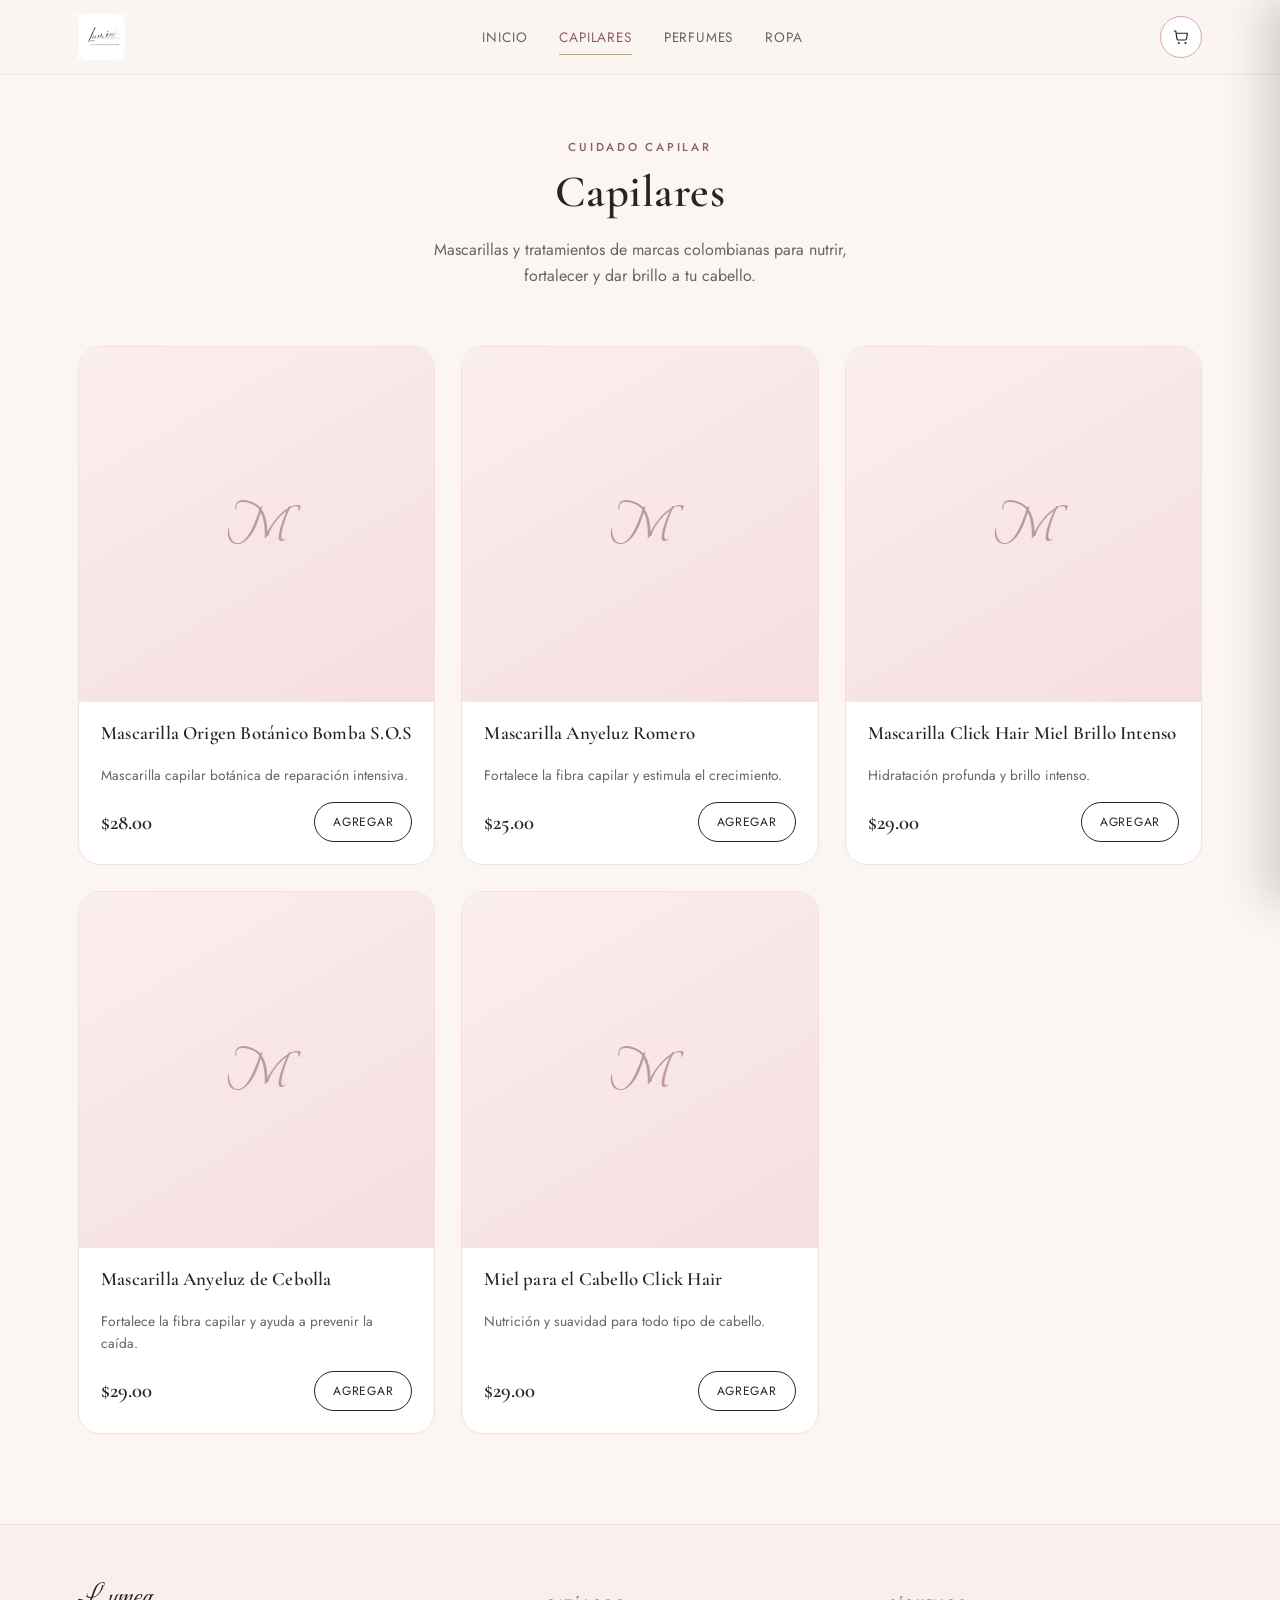
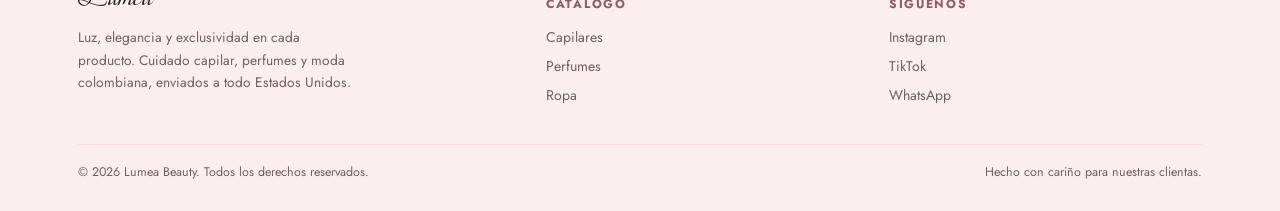
==== capilares.html @ b7d06e61 "cambios" ====
<!doctype html>
<html lang="es">
  <head>
    <meta charset="UTF-8" />
    <meta name="viewport" content="width=device-width, initial-scale=1.0" />
    <title>Capilares — Lumea Beauty</title>
    <link rel="icon" href="../multimedia/logo.png" />
    <link rel="stylesheet" href="styles.css" />
  </head>
  <body data-category="capilares">
    <header class="site-header">
      <div class="nav-wrap">
        <a href="index.html" class="brand"
          ><img src="../multimedia/logo.png" alt="Lumea Beauty"
        /></a>
        <nav class="main-nav">
          <a href="index.html">Inicio</a>
          <a href="capilares.html" class="active">Capilares</a>
          <a href="perfumes.html">Perfumes</a>
          <a href="ropa.html">Ropa</a>
        </nav>
        <div class="nav-actions">
          <button class="icon-btn" data-cart-toggle aria-label="Ver carrito">
            <svg width="18" height="18" viewBox="0 0 24 24" fill="none">
              <path
                d="M3 4h2l1.6 10.4A2 2 0 0 0 8.58 16h8.84a2 2 0 0 0 1.98-1.72L20.5 7H6"
                stroke="#2B2320"
                stroke-width="1.6"
                stroke-linecap="round"
                stroke-linejoin="round"
              />
              <circle cx="9" cy="20" r="1.4" fill="#2B2320" />
              <circle cx="18" cy="20" r="1.4" fill="#2B2320" />
            </svg>
            <span class="cart-count">0</span>
          </button>
        </div>
      </div>
    </header>

    <main>
      <section class="page-hero">
        <div class="container">
          <span class="eyebrow">Cuidado capilar</span>
          <h1>Capilares</h1>
          <p>
            Mascarillas y tratamientos de marcas colombianas para nutrir,
            fortalecer y dar brillo a tu cabello.
          </p>
        </div>
      </section>

      <section class="product-section">
        <div class="container">
          <div class="product-grid" id="productGrid"></div>
        </div>
      </section>
    </main>

    <footer class="site-footer">
      <div class="container">
        <div class="footer-grid">
          <div class="footer-brand">
            <span class="brand-text">Lumea</span>
            <p>
              Luz, elegancia y exclusividad en cada producto. Cuidado capilar,
              perfumes y moda colombiana, enviados a todo Estados Unidos.
            </p>
          </div>
          <div class="footer-col">
            <h5>Catálogo</h5>
            <a href="capilares.html">Capilares</a>
            <a href="perfumes.html">Perfumes</a>
            <a href="ropa.html">Ropa</a>
          </div>
          <div class="footer-col">
            <h5>Síguenos</h5>
            <a href="https://www.instagram.com/lumeabeauty7131" target="_blank"
              >Instagram</a
            >
            <a href="https://www.tiktok.com/@lumeabeauty7131" target="_blank"
              >TikTok</a
            >
            <a href="https://wa.me/16465381517" target="_blank">WhatsApp</a>
          </div>
        </div>
        <div class="footer-bottom">
          <span>© 2026 Lumea Beauty. Todos los derechos reservados.</span>
          <span>Hecho con cariño para nuestras clientas.</span>
        </div>
      </div>
    </footer>

    <script src="../js/products.js"></script>
    <script src="../js/cart.js"></script>
  </body>
</html>
---- styles.css ----
/* ===========================================================
   LUMEA BEAUTY — design tokens
   Luz · Elegancia · Exclusividad
   =========================================================== */
@import url('https://fonts.googleapis.com/css2?family=Cormorant+Garamond:ital,wght@0,400;0,500;0,600;1,400&family=Beau+Rivage&family=Jost:wght@300;400;500;600&display=swap');

:root{
  --cream:      #FBF6F2;
  --blush:      #F5DEE0;
  --blush-soft: #FBEEEF;
  --rose:       #D9A6AC;
  --mauve:      #B97F87;
  --mauve-dark: #8F5C63;
  --ink:        #2B2320;
  --ink-soft:   #6E625D;
  --gold:       #C9A66B;
  --white:      #FFFFFF;

  --display: 'Cormorant Garamond', serif;
  --script:  'Beau Rivage', cursive;
  --body:    'Jost', sans-serif;

  --radius: 22px;
  --radius-sm: 12px;
  --shadow: 0 12px 30px -14px rgba(43,35,32,0.25);
}

*{box-sizing:border-box;}
html{scroll-behavior:smooth;}
body{
  margin:0;
  font-family:var(--body);
  background:var(--cream);
  color:var(--ink);
  -webkit-font-smoothing:antialiased;
}
img{max-width:100%;display:block;}
a{color:inherit;text-decoration:none;}
ul{list-style:none;margin:0;padding:0;}

h1,h2,h3{
  font-family:var(--display);
  font-weight:600;
  margin:0 0 .4em;
  letter-spacing:.01em;
}
.eyebrow{
  font-family:var(--body);
  font-size:.72rem;
  letter-spacing:.24em;
  text-transform:uppercase;
  color:var(--mauve-dark);
  font-weight:500;
}
p{line-height:1.65;color:var(--ink-soft);}

.container{
  max-width:1180px;
  margin:0 auto;
  padding:0 28px;
}

/* ---------- header / nav ---------- */
.site-header{
  position:sticky;top:0;z-index:40;
  background:rgba(251,246,242,.9);
  backdrop-filter:blur(10px);
  border-bottom:1px solid var(--blush);
}
.nav-wrap{
  display:flex;align-items:center;justify-content:space-between;
  padding:14px 28px;
  max-width:1180px;margin:0 auto;
}
.brand{display:flex;align-items:center;gap:12px;}
.brand img{height:46px;width:auto;}
.brand-text{font-family:var(--script);font-size:1.6rem;color:var(--ink);}

.main-nav{display:flex;gap:32px;}
.main-nav a{
  font-size:.85rem;letter-spacing:.06em;text-transform:uppercase;
  color:var(--ink-soft);position:relative;padding:4px 0;
  transition:color .2s ease;
}
.main-nav a:hover,.main-nav a.active{color:var(--mauve-dark);}
.main-nav a.active::after{
  content:"";position:absolute;left:0;right:0;bottom:-4px;height:1px;background:var(--gold);
}

.nav-actions{display:flex;align-items:center;gap:14px;}
.icon-btn{
  border:1px solid var(--rose);background:var(--white);
  width:42px;height:42px;border-radius:50%;
  display:flex;align-items:center;justify-content:center;
  cursor:pointer;position:relative;transition:.2s ease;
}
.icon-btn:hover{background:var(--blush-soft);}
.cart-count{
  position:absolute;top:-6px;right:-6px;
  background:var(--mauve-dark);color:#fff;
  font-size:.66rem;min-width:18px;height:18px;border-radius:50%;
  display:flex;align-items:center;justify-content:center;padding:0 4px;
  font-family:var(--body);
}

/* ---------- buttons ---------- */
.btn{
  display:inline-flex;align-items:center;justify-content:center;gap:8px;
  padding:13px 26px;border-radius:999px;border:1px solid transparent;
  font-family:var(--body);font-size:.82rem;letter-spacing:.06em;text-transform:uppercase;
  cursor:pointer;transition:.22s ease;
}
.btn-primary{background:var(--ink);color:var(--cream);}
.btn-primary:hover{background:var(--mauve-dark);}
.btn-outline{background:transparent;border-color:var(--ink);color:var(--ink);}
.btn-outline:hover{background:var(--ink);color:var(--cream);}
.btn-wa{background:#2B2320;color:#fff;}
.btn-wa:hover{background:var(--mauve-dark);}
.btn-block{width:100%;}
.btn:disabled{opacity:.45;cursor:not-allowed;}

/* ---------- hero ---------- */
.hero{
  position:relative;overflow:hidden;
  padding:96px 0 70px;
  text-align:center;
}
.hero::before{
  content:"";position:absolute;inset:0;
  background:radial-gradient(60% 60% at 50% 0%, var(--blush) 0%, transparent 70%);
  z-index:-1;
}
.hero-logo{height:150px;margin:0 auto 18px;}
.hero h1{font-size:clamp(2.2rem,5vw,3.4rem);}
.hero .tagline{
  font-family:var(--body);font-size:.78rem;letter-spacing:.34em;
  text-transform:uppercase;color:var(--mauve-dark);margin-bottom:22px;
}
.hero p.lead{max-width:520px;margin:0 auto 30px;font-size:1.05rem;}
.hero-actions{display:flex;gap:14px;justify-content:center;flex-wrap:wrap;}

/* ---------- category cards ---------- */
.categories{padding:60px 0;}
.section-head{text-align:center;max-width:560px;margin:0 auto 42px;}
.cat-grid{
  display:grid;grid-template-columns:repeat(3,1fr);gap:24px;
}
.cat-card{
  position:relative;border-radius:var(--radius);overflow:hidden;
  background:linear-gradient(160deg,var(--blush-soft),var(--white));
  border:1px solid var(--blush);padding:38px 26px;text-align:center;
  transition:transform .25s ease,box-shadow .25s ease;
}
.cat-card:hover{transform:translateY(-6px);box-shadow:var(--shadow);}
.cat-card .cat-icon{
  width:56px;height:56px;margin:0 auto 18px;
  border-radius:50%;background:var(--white);border:1px solid var(--rose);
  display:flex;align-items:center;justify-content:center;
}
.cat-card h3{font-size:1.4rem;margin-bottom:8px;}
.cat-card p{font-size:.9rem;margin-bottom:18px;}
.cat-card span.link{
  font-size:.75rem;letter-spacing:.14em;text-transform:uppercase;color:var(--mauve-dark);
}

/* ---------- info strip (shipping / payments) ---------- */
.info-strip{
  background:var(--ink);color:var(--cream);padding:46px 0;
}
.info-grid{display:grid;grid-template-columns:repeat(3,1fr);gap:30px;}
.info-item{text-align:center;padding:0 12px;}
.info-item .glyph{font-family:var(--script);font-size:2rem;color:var(--gold);display:block;margin-bottom:8px;}
.info-item h4{font-family:var(--display);font-size:1.15rem;margin-bottom:6px;color:#fff;}
.info-item p{color:#D8CFC9;font-size:.88rem;margin:0;}

/* ---------- payment badges ---------- */
.pay-badges{display:flex;gap:14px;justify-content:center;flex-wrap:wrap;margin-top:14px;}
.pay-badge{
  border:1px solid var(--blush);background:var(--white);
  padding:9px 20px;border-radius:999px;font-size:.8rem;letter-spacing:.04em;
  color:var(--ink-soft);
}

/* ---------- page hero (catalog pages) ---------- */
.page-hero{padding:64px 0 20px;text-align:center;}
.page-hero .eyebrow{display:block;margin-bottom:10px;}
.page-hero h1{font-size:clamp(2rem,4vw,2.8rem);}
.page-hero p{max-width:480px;margin:10px auto 0;}

/* ---------- product grid ---------- */
.product-section{padding:36px 0 90px;}
.product-grid{
  display:grid;grid-template-columns:repeat(3,1fr);gap:26px;
}
.product-card{
  background:var(--white);border:1px solid var(--blush);border-radius:var(--radius);
  overflow:hidden;display:flex;flex-direction:column;
  transition:transform .22s ease,box-shadow .22s ease;
}
.product-card:hover{transform:translateY(-4px);box-shadow:var(--shadow);}
.product-media{
  aspect-ratio:1/1;background:linear-gradient(150deg,var(--blush-soft),var(--blush));
  display:flex;align-items:center;justify-content:center;
  position:relative;
}
.product-media .initial{
  font-family:var(--script);font-size:3.2rem;color:var(--mauve-dark);opacity:.55;
}
.product-body{padding:20px 22px 22px;display:flex;flex-direction:column;flex:1;}
.product-body h3{font-size:1.18rem;margin-bottom:6px;}
.product-body p.desc{font-size:.86rem;margin-bottom:16px;flex:1;}
.product-foot{display:flex;align-items:center;justify-content:space-between;gap:12px;}
.price{font-family:var(--display);font-size:1.3rem;color:var(--ink);font-weight:600;}
.add-btn{
  border:1px solid var(--ink);background:transparent;color:var(--ink);
  padding:10px 18px;border-radius:999px;font-family:var(--body);
  font-size:.75rem;letter-spacing:.06em;text-transform:uppercase;cursor:pointer;
  transition:.2s ease;white-space:nowrap;
}
.add-btn:hover{background:var(--ink);color:var(--cream);}
.add-btn.added{background:var(--gold);border-color:var(--gold);color:#fff;}

/* ---------- cart drawer ---------- */
.cart-overlay{
  position:fixed;inset:0;background:rgba(43,35,32,.35);
  opacity:0;pointer-events:none;transition:opacity .25s ease;z-index:60;
}
.cart-overlay.open{opacity:1;pointer-events:auto;}

.cart-drawer{
  position:fixed;top:0;right:0;height:100%;width:min(420px,92vw);
  background:var(--cream);z-index:61;box-shadow:-16px 0 40px rgba(43,35,32,.18);
  display:flex;flex-direction:column;
  transform:translateX(100%);transition:transform .3s ease;
}
.cart-drawer.open{transform:translateX(0);}
.cart-head{
  display:flex;align-items:center;justify-content:space-between;
  padding:22px 24px;border-bottom:1px solid var(--blush);
}
.cart-head h3{margin:0;}
.cart-close{background:none;border:none;font-size:1.4rem;cursor:pointer;color:var(--ink-soft);}
.cart-items{flex:1;overflow-y:auto;padding:10px 24px;}
.cart-empty{text-align:center;padding:60px 10px;color:var(--ink-soft);}
.cart-empty .glyph{font-family:var(--script);font-size:2.2rem;color:var(--rose);display:block;margin-bottom:10px;}

.cart-line{
  display:flex;gap:14px;padding:16px 0;border-bottom:1px solid var(--blush-soft);
}
.cart-line .line-media{
  width:56px;height:56px;border-radius:12px;flex-shrink:0;
  background:linear-gradient(150deg,var(--blush-soft),var(--blush));
  display:flex;align-items:center;justify-content:center;
  font-family:var(--script);color:var(--mauve-dark);font-size:1.3rem;
}
.line-info{flex:1;}
.line-info h5{margin:0 0 4px;font-family:var(--display);font-size:1rem;font-weight:600;}
.line-qty{display:flex;align-items:center;gap:10px;margin-top:6px;}
.qty-btn{
  width:24px;height:24px;border-radius:50%;border:1px solid var(--rose);background:#fff;
  cursor:pointer;font-size:.85rem;line-height:1;display:flex;align-items:center;justify-content:center;
}
.line-remove{border:none;background:none;color:var(--ink-soft);font-size:.75rem;text-decoration:underline;cursor:pointer;padding:0;margin-top:6px;}
.line-price{font-family:var(--display);font-weight:600;white-space:nowrap;}

.cart-foot{padding:20px 24px 26px;border-top:1px solid var(--blush);}
.cart-total-row{display:flex;justify-content:space-between;align-items:center;margin-bottom:16px;font-family:var(--display);font-size:1.2rem;}
.cart-note{font-size:.78rem;color:var(--ink-soft);margin:12px 0 0;text-align:center;}

/* ---------- footer ---------- */
.site-footer{background:var(--blush-soft);border-top:1px solid var(--blush);padding:50px 0 30px;}
.footer-grid{display:grid;grid-template-columns:1.4fr 1fr 1fr;gap:30px;margin-bottom:30px;}
.footer-brand .brand-text{font-size:2rem;}
.footer-brand p{max-width:280px;margin-top:8px;font-size:.86rem;}
.footer-col h5{font-family:var(--body);font-size:.75rem;letter-spacing:.14em;text-transform:uppercase;color:var(--mauve-dark);margin-bottom:14px;}
.footer-col a{display:block;font-size:.88rem;color:var(--ink-soft);margin-bottom:9px;}
.footer-col a:hover{color:var(--mauve-dark);}
.footer-bottom{
  border-top:1px solid var(--blush);padding-top:18px;
  display:flex;justify-content:space-between;flex-wrap:wrap;gap:8px;
  font-size:.78rem;color:var(--ink-soft);
}

/* ---------- floating whatsapp ---------- */
.fab-wa{
  position:fixed;bottom:26px;left:26px;z-index:50;
  width:56px;height:56px;border-radius:50%;
  background:#25D366;color:#fff;display:flex;align-items:center;justify-content:center;
  box-shadow:0 10px 24px -6px rgba(37,211,102,.55);
}

/* ---------- responsive ---------- */
@media (max-width:900px){
  .main-nav{display:none;}
  .cat-grid,.product-grid{grid-template-columns:repeat(2,1fr);}
  .info-grid{grid-template-columns:1fr;gap:26px;}
  .footer-grid{grid-template-columns:1fr;gap:24px;}
}
@media (max-width:560px){
  .cat-grid,.product-grid{grid-template-columns:1fr;}
  .hero{padding:70px 0 50px;}
}

:focus-visible{outline:2px solid var(--mauve-dark);outline-offset:2px;}
@media (prefers-reduced-motion:reduce){*{transition:none !important;animation:none !important;}}
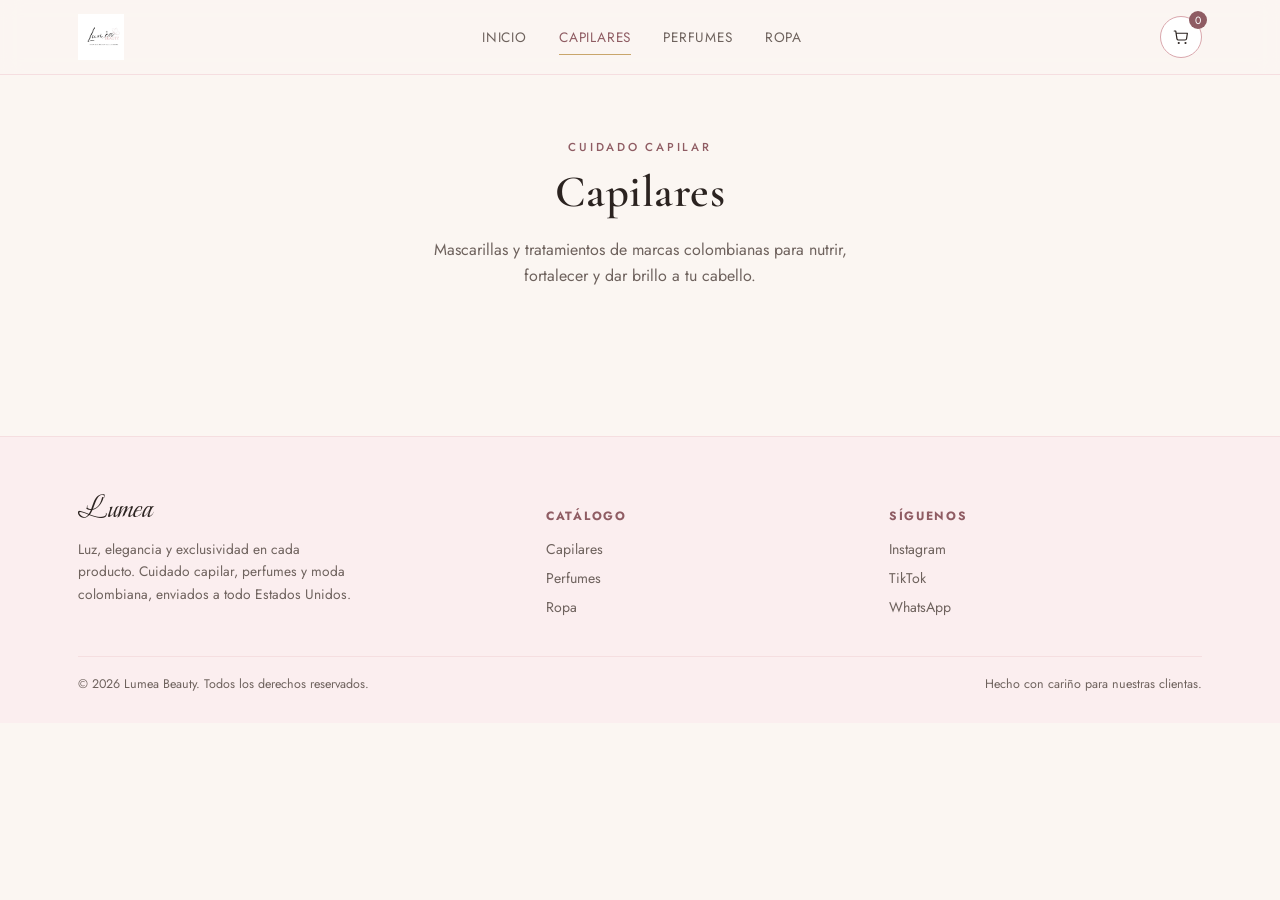
==== commit a85c593e: "cambios" ====
--- a/capilares.html
+++ b/capilares.html
@@ -4,14 +4,18 @@
     <meta charset="UTF-8" />
     <meta name="viewport" content="width=device-width, initial-scale=1.0" />
     <title>Capilares — Lumea Beauty</title>
-    <link rel="icon" href="../multimedia/logo.png" />
+    <meta
+      name="description"
+      content="Mascarillas y tratamientos capilares de marcas colombianas: reparación, brillo y fortalecimiento. Envíos a todo Estados Unidos."
+    />
+    <link rel="icon" href="multimedia/logo.jpg" />
     <link rel="stylesheet" href="styles.css" />
   </head>
   <body data-category="capilares">
     <header class="site-header">
       <div class="nav-wrap">
         <a href="index.html" class="brand"
-          ><img src="../multimedia/logo.png" alt="Lumea Beauty"
+          ><img src="multimedia/logo.jpg" alt="Lumea Beauty"
         /></a>
         <nav class="main-nav">
           <a href="index.html">Inicio</a>
@@ -19,6 +23,11 @@
           <a href="perfumes.html">Perfumes</a>
           <a href="ropa.html">Ropa</a>
         </nav>
+
+        <button class="menu-toggle" id="menuToggle" aria-label="Abrir menú">
+          <span></span>
+        </button>
+
         <div class="nav-actions">
           <button class="icon-btn" data-cart-toggle aria-label="Ver carrito">
             <svg width="18" height="18" viewBox="0 0 24 24" fill="none">
@@ -91,7 +100,7 @@
       </div>
     </footer>
 
-    <script src="../js/products.js"></script>
-    <script src="../js/cart.js"></script>
+    <script src="products.js"></script>
+    <script src="cart.js"></script>
   </body>
-</html>
+</html>
--- a/styles.css
+++ b/styles.css
@@ -2,304 +2,825 @@
    LUMEA BEAUTY — design tokens
    Luz · Elegancia · Exclusividad
    =========================================================== */
-@import url('https://fonts.googleapis.com/css2?family=Cormorant+Garamond:ital,wght@0,400;0,500;0,600;1,400&family=Beau+Rivage&family=Jost:wght@300;400;500;600&display=swap');
-
-:root{
-  --cream:      #FBF6F2;
-  --blush:      #F5DEE0;
-  --blush-soft: #FBEEEF;
-  --rose:       #D9A6AC;
-  --mauve:      #B97F87;
-  --mauve-dark: #8F5C63;
-  --ink:        #2B2320;
-  --ink-soft:   #6E625D;
-  --gold:       #C9A66B;
-  --white:      #FFFFFF;
-
-  --display: 'Cormorant Garamond', serif;
-  --script:  'Beau Rivage', cursive;
-  --body:    'Jost', sans-serif;
+@import url("https://fonts.googleapis.com/css2?family=Cormorant+Garamond:ital,wght@0,400;0,500;0,600;1,400&family=Beau+Rivage&family=Jost:wght@300;400;500;600&display=swap");
+
+:root {
+  --cream: #fbf6f2;
+  --blush: #f5dee0;
+  --blush-soft: #fbeeef;
+  --rose: #d9a6ac;
+  --mauve: #b97f87;
+  --mauve-dark: #8f5c63;
+  --ink: #2b2320;
+  --ink-soft: #6e625d;
+  --gold: #c9a66b;
+  --white: #ffffff;
+
+  --display: "Cormorant Garamond", serif;
+  --script: "Beau Rivage", cursive;
+  --body: "Jost", sans-serif;
 
   --radius: 22px;
   --radius-sm: 12px;
-  --shadow: 0 12px 30px -14px rgba(43,35,32,0.25);
-}
-
-*{box-sizing:border-box;}
-html{scroll-behavior:smooth;}
-body{
-  margin:0;
-  font-family:var(--body);
-  background:var(--cream);
-  color:var(--ink);
-  -webkit-font-smoothing:antialiased;
-}
-img{max-width:100%;display:block;}
-a{color:inherit;text-decoration:none;}
-ul{list-style:none;margin:0;padding:0;}
-
-h1,h2,h3{
-  font-family:var(--display);
-  font-weight:600;
-  margin:0 0 .4em;
-  letter-spacing:.01em;
-}
-.eyebrow{
-  font-family:var(--body);
-  font-size:.72rem;
-  letter-spacing:.24em;
-  text-transform:uppercase;
-  color:var(--mauve-dark);
-  font-weight:500;
-}
-p{line-height:1.65;color:var(--ink-soft);}
-
-.container{
-  max-width:1180px;
-  margin:0 auto;
-  padding:0 28px;
+  --shadow: 0 12px 30px -14px rgba(43, 35, 32, 0.25);
+}
+
+* {
+  box-sizing: border-box;
+}
+html {
+  scroll-behavior: smooth;
+}
+body {
+  margin: 0;
+  font-family: var(--body);
+  background: var(--cream);
+  color: var(--ink);
+  -webkit-font-smoothing: antialiased;
+}
+img {
+  max-width: 100%;
+  display: block;
+}
+a {
+  color: inherit;
+  text-decoration: none;
+}
+ul {
+  list-style: none;
+  margin: 0;
+  padding: 0;
+}
+
+h1,
+h2,
+h3 {
+  font-family: var(--display);
+  font-weight: 600;
+  margin: 0 0 0.4em;
+  letter-spacing: 0.01em;
+}
+.eyebrow {
+  font-family: var(--body);
+  font-size: 0.72rem;
+  letter-spacing: 0.24em;
+  text-transform: uppercase;
+  color: var(--mauve-dark);
+  font-weight: 500;
+}
+p {
+  line-height: 1.65;
+  color: var(--ink-soft);
+}
+
+.container {
+  max-width: 1180px;
+  margin: 0 auto;
+  padding: 0 28px;
 }
 
 /* ---------- header / nav ---------- */
-.site-header{
-  position:sticky;top:0;z-index:40;
-  background:rgba(251,246,242,.9);
-  backdrop-filter:blur(10px);
-  border-bottom:1px solid var(--blush);
-}
-.nav-wrap{
-  display:flex;align-items:center;justify-content:space-between;
-  padding:14px 28px;
-  max-width:1180px;margin:0 auto;
-}
-.brand{display:flex;align-items:center;gap:12px;}
-.brand img{height:46px;width:auto;}
-.brand-text{font-family:var(--script);font-size:1.6rem;color:var(--ink);}
-
-.main-nav{display:flex;gap:32px;}
-.main-nav a{
-  font-size:.85rem;letter-spacing:.06em;text-transform:uppercase;
-  color:var(--ink-soft);position:relative;padding:4px 0;
-  transition:color .2s ease;
-}
-.main-nav a:hover,.main-nav a.active{color:var(--mauve-dark);}
-.main-nav a.active::after{
-  content:"";position:absolute;left:0;right:0;bottom:-4px;height:1px;background:var(--gold);
-}
-
-.nav-actions{display:flex;align-items:center;gap:14px;}
-.icon-btn{
-  border:1px solid var(--rose);background:var(--white);
-  width:42px;height:42px;border-radius:50%;
-  display:flex;align-items:center;justify-content:center;
-  cursor:pointer;position:relative;transition:.2s ease;
-}
-.icon-btn:hover{background:var(--blush-soft);}
-.cart-count{
-  position:absolute;top:-6px;right:-6px;
-  background:var(--mauve-dark);color:#fff;
-  font-size:.66rem;min-width:18px;height:18px;border-radius:50%;
-  display:flex;align-items:center;justify-content:center;padding:0 4px;
-  font-family:var(--body);
+.site-header {
+  position: sticky;
+  top: 0;
+  z-index: 40;
+  background: rgba(251, 246, 242, 0.9);
+  backdrop-filter: blur(10px);
+  border-bottom: 1px solid var(--blush);
+}
+.nav-wrap {
+  display: flex;
+  align-items: center;
+  justify-content: space-between;
+  padding: 14px 28px;
+  max-width: 1180px;
+  margin: 0 auto;
+}
+.brand {
+  display: flex;
+  align-items: center;
+  gap: 12px;
+}
+.brand img {
+  height: 46px;
+  width: auto;
+}
+.brand-text {
+  font-family: var(--script);
+  font-size: 1.6rem;
+  color: var(--ink);
+}
+
+.main-nav {
+  display: flex;
+  gap: 32px;
+}
+.main-nav a {
+  font-size: 0.85rem;
+  letter-spacing: 0.06em;
+  text-transform: uppercase;
+  color: var(--ink-soft);
+  position: relative;
+  padding: 4px 0;
+  transition: color 0.2s ease;
+}
+.main-nav a:hover,
+.main-nav a.active {
+  color: var(--mauve-dark);
+}
+.main-nav a.active::after {
+  content: "";
+  position: absolute;
+  left: 0;
+  right: 0;
+  bottom: -4px;
+  height: 1px;
+  background: var(--gold);
+}
+
+.nav-actions {
+  display: flex;
+  align-items: center;
+  gap: 14px;
+}
+.icon-btn {
+  border: 1px solid var(--rose);
+  background: var(--white);
+  width: 42px;
+  height: 42px;
+  border-radius: 50%;
+  display: flex;
+  align-items: center;
+  justify-content: center;
+  cursor: pointer;
+  position: relative;
+  transition: 0.2s ease;
+}
+.icon-btn:hover {
+  background: var(--blush-soft);
+}
+.cart-count {
+  position: absolute;
+  top: -6px;
+  right: -6px;
+  background: var(--mauve-dark);
+  color: #fff;
+  font-size: 0.66rem;
+  min-width: 18px;
+  height: 18px;
+  border-radius: 50%;
+  display: flex;
+  align-items: center;
+  justify-content: center;
+  padding: 0 4px;
+  font-family: var(--body);
 }
 
 /* ---------- buttons ---------- */
-.btn{
-  display:inline-flex;align-items:center;justify-content:center;gap:8px;
-  padding:13px 26px;border-radius:999px;border:1px solid transparent;
-  font-family:var(--body);font-size:.82rem;letter-spacing:.06em;text-transform:uppercase;
-  cursor:pointer;transition:.22s ease;
-}
-.btn-primary{background:var(--ink);color:var(--cream);}
-.btn-primary:hover{background:var(--mauve-dark);}
-.btn-outline{background:transparent;border-color:var(--ink);color:var(--ink);}
-.btn-outline:hover{background:var(--ink);color:var(--cream);}
-.btn-wa{background:#2B2320;color:#fff;}
-.btn-wa:hover{background:var(--mauve-dark);}
-.btn-block{width:100%;}
-.btn:disabled{opacity:.45;cursor:not-allowed;}
+.btn {
+  display: inline-flex;
+  align-items: center;
+  justify-content: center;
+  gap: 8px;
+  padding: 13px 26px;
+  border-radius: 999px;
+  border: 1px solid transparent;
+  font-family: var(--body);
+  font-size: 0.82rem;
+  letter-spacing: 0.06em;
+  text-transform: uppercase;
+  cursor: pointer;
+  transition: 0.22s ease;
+}
+.btn-primary {
+  background: var(--ink);
+  color: var(--cream);
+}
+.btn-primary:hover {
+  background: var(--mauve-dark);
+}
+.btn-outline {
+  background: transparent;
+  border-color: var(--ink);
+  color: var(--ink);
+}
+.btn-outline:hover {
+  background: var(--ink);
+  color: var(--cream);
+}
+.btn-wa {
+  background: #2b2320;
+  color: #fff;
+}
+.btn-wa:hover {
+  background: var(--mauve-dark);
+}
+.btn-block {
+  width: 100%;
+}
+.btn:disabled {
+  opacity: 0.45;
+  cursor: not-allowed;
+}
 
 /* ---------- hero ---------- */
-.hero{
-  position:relative;overflow:hidden;
-  padding:96px 0 70px;
-  text-align:center;
-}
-.hero::before{
-  content:"";position:absolute;inset:0;
-  background:radial-gradient(60% 60% at 50% 0%, var(--blush) 0%, transparent 70%);
-  z-index:-1;
-}
-.hero-logo{height:150px;margin:0 auto 18px;}
-.hero h1{font-size:clamp(2.2rem,5vw,3.4rem);}
-.hero .tagline{
-  font-family:var(--body);font-size:.78rem;letter-spacing:.34em;
-  text-transform:uppercase;color:var(--mauve-dark);margin-bottom:22px;
-}
-.hero p.lead{max-width:520px;margin:0 auto 30px;font-size:1.05rem;}
-.hero-actions{display:flex;gap:14px;justify-content:center;flex-wrap:wrap;}
+.hero {
+  position: relative;
+  overflow: hidden;
+  padding: 96px 0 70px;
+  text-align: center;
+}
+.hero::before {
+  content: "";
+  position: absolute;
+  inset: 0;
+  background: radial-gradient(
+    60% 60% at 50% 0%,
+    var(--blush) 0%,
+    transparent 70%
+  );
+  z-index: -1;
+}
+.hero-logo {
+  height: 150px;
+  margin: 0 auto 18px;
+}
+.hero h1 {
+  font-size: clamp(2.2rem, 5vw, 3.4rem);
+}
+.hero .tagline {
+  font-family: var(--body);
+  font-size: 0.78rem;
+  letter-spacing: 0.34em;
+  text-transform: uppercase;
+  color: var(--mauve-dark);
+  margin-bottom: 22px;
+}
+.hero p.lead {
+  max-width: 520px;
+  margin: 0 auto 30px;
+  font-size: 1.05rem;
+}
+.hero-actions {
+  display: flex;
+  gap: 14px;
+  justify-content: center;
+  flex-wrap: wrap;
+}
 
 /* ---------- category cards ---------- */
-.categories{padding:60px 0;}
-.section-head{text-align:center;max-width:560px;margin:0 auto 42px;}
-.cat-grid{
-  display:grid;grid-template-columns:repeat(3,1fr);gap:24px;
-}
-.cat-card{
-  position:relative;border-radius:var(--radius);overflow:hidden;
-  background:linear-gradient(160deg,var(--blush-soft),var(--white));
-  border:1px solid var(--blush);padding:38px 26px;text-align:center;
-  transition:transform .25s ease,box-shadow .25s ease;
-}
-.cat-card:hover{transform:translateY(-6px);box-shadow:var(--shadow);}
-.cat-card .cat-icon{
-  width:56px;height:56px;margin:0 auto 18px;
-  border-radius:50%;background:var(--white);border:1px solid var(--rose);
-  display:flex;align-items:center;justify-content:center;
-}
-.cat-card h3{font-size:1.4rem;margin-bottom:8px;}
-.cat-card p{font-size:.9rem;margin-bottom:18px;}
-.cat-card span.link{
-  font-size:.75rem;letter-spacing:.14em;text-transform:uppercase;color:var(--mauve-dark);
+.categories {
+  padding: 60px 0;
+}
+.section-head {
+  text-align: center;
+  max-width: 560px;
+  margin: 0 auto 42px;
+}
+.cat-grid {
+  display: grid;
+  grid-template-columns: repeat(3, 1fr);
+  gap: 24px;
+}
+.cat-card {
+  position: relative;
+  border-radius: var(--radius);
+  overflow: hidden;
+  background: linear-gradient(160deg, var(--blush-soft), var(--white));
+  border: 1px solid var(--blush);
+  padding: 38px 26px;
+  text-align: center;
+  transition:
+    transform 0.25s ease,
+    box-shadow 0.25s ease;
+}
+.cat-card:hover {
+  transform: translateY(-6px);
+  box-shadow: var(--shadow);
+}
+.cat-card .cat-icon {
+  width: 56px;
+  height: 56px;
+  margin: 0 auto 18px;
+  border-radius: 50%;
+  background: var(--white);
+  border: 1px solid var(--rose);
+  display: flex;
+  align-items: center;
+  justify-content: center;
+}
+.cat-card h3 {
+  font-size: 1.4rem;
+  margin-bottom: 8px;
+}
+.cat-card p {
+  font-size: 0.9rem;
+  margin-bottom: 18px;
+}
+.cat-card span.link {
+  font-size: 0.75rem;
+  letter-spacing: 0.14em;
+  text-transform: uppercase;
+  color: var(--mauve-dark);
 }
 
 /* ---------- info strip (shipping / payments) ---------- */
-.info-strip{
-  background:var(--ink);color:var(--cream);padding:46px 0;
-}
-.info-grid{display:grid;grid-template-columns:repeat(3,1fr);gap:30px;}
-.info-item{text-align:center;padding:0 12px;}
-.info-item .glyph{font-family:var(--script);font-size:2rem;color:var(--gold);display:block;margin-bottom:8px;}
-.info-item h4{font-family:var(--display);font-size:1.15rem;margin-bottom:6px;color:#fff;}
-.info-item p{color:#D8CFC9;font-size:.88rem;margin:0;}
+.info-strip {
+  background: var(--ink);
+  color: var(--cream);
+  padding: 46px 0;
+}
+.info-grid {
+  display: grid;
+  grid-template-columns: repeat(3, 1fr);
+  gap: 30px;
+}
+.info-item {
+  text-align: center;
+  padding: 0 12px;
+}
+.info-item .glyph {
+  font-family: var(--script);
+  font-size: 2rem;
+  color: var(--gold);
+  display: block;
+  margin-bottom: 8px;
+}
+.info-item h4 {
+  font-family: var(--display);
+  font-size: 1.15rem;
+  margin-bottom: 6px;
+  color: #fff;
+}
+.info-item p {
+  color: #d8cfc9;
+  font-size: 0.88rem;
+  margin: 0;
+}
 
 /* ---------- payment badges ---------- */
-.pay-badges{display:flex;gap:14px;justify-content:center;flex-wrap:wrap;margin-top:14px;}
-.pay-badge{
-  border:1px solid var(--blush);background:var(--white);
-  padding:9px 20px;border-radius:999px;font-size:.8rem;letter-spacing:.04em;
-  color:var(--ink-soft);
+.pay-badges {
+  display: flex;
+  gap: 14px;
+  justify-content: center;
+  flex-wrap: wrap;
+  margin-top: 14px;
+}
+.pay-badge {
+  border: 1px solid var(--blush);
+  background: var(--white);
+  padding: 9px 20px;
+  border-radius: 999px;
+  font-size: 0.8rem;
+  letter-spacing: 0.04em;
+  color: var(--ink-soft);
 }
 
 /* ---------- page hero (catalog pages) ---------- */
-.page-hero{padding:64px 0 20px;text-align:center;}
-.page-hero .eyebrow{display:block;margin-bottom:10px;}
-.page-hero h1{font-size:clamp(2rem,4vw,2.8rem);}
-.page-hero p{max-width:480px;margin:10px auto 0;}
+.page-hero {
+  padding: 64px 0 20px;
+  text-align: center;
+}
+.page-hero .eyebrow {
+  display: block;
+  margin-bottom: 10px;
+}
+.page-hero h1 {
+  font-size: clamp(2rem, 4vw, 2.8rem);
+}
+.page-hero p {
+  max-width: 480px;
+  margin: 10px auto 0;
+}
 
 /* ---------- product grid ---------- */
-.product-section{padding:36px 0 90px;}
-.product-grid{
-  display:grid;grid-template-columns:repeat(3,1fr);gap:26px;
-}
-.product-card{
-  background:var(--white);border:1px solid var(--blush);border-radius:var(--radius);
-  overflow:hidden;display:flex;flex-direction:column;
-  transition:transform .22s ease,box-shadow .22s ease;
-}
-.product-card:hover{transform:translateY(-4px);box-shadow:var(--shadow);}
-.product-media{
-  aspect-ratio:1/1;background:linear-gradient(150deg,var(--blush-soft),var(--blush));
-  display:flex;align-items:center;justify-content:center;
-  position:relative;
-}
-.product-media .initial{
-  font-family:var(--script);font-size:3.2rem;color:var(--mauve-dark);opacity:.55;
-}
-.product-body{padding:20px 22px 22px;display:flex;flex-direction:column;flex:1;}
-.product-body h3{font-size:1.18rem;margin-bottom:6px;}
-.product-body p.desc{font-size:.86rem;margin-bottom:16px;flex:1;}
-.product-foot{display:flex;align-items:center;justify-content:space-between;gap:12px;}
-.price{font-family:var(--display);font-size:1.3rem;color:var(--ink);font-weight:600;}
-.add-btn{
-  border:1px solid var(--ink);background:transparent;color:var(--ink);
-  padding:10px 18px;border-radius:999px;font-family:var(--body);
-  font-size:.75rem;letter-spacing:.06em;text-transform:uppercase;cursor:pointer;
-  transition:.2s ease;white-space:nowrap;
-}
-.add-btn:hover{background:var(--ink);color:var(--cream);}
-.add-btn.added{background:var(--gold);border-color:var(--gold);color:#fff;}
+.product-section {
+  padding: 36px 0 90px;
+}
+.product-grid {
+  display: grid;
+  grid-template-columns: repeat(3, 1fr);
+  gap: 26px;
+}
+
+.empty-msg {
+  grid-column: 1/-1;
+  text-align: center;
+  color: var(--ink-soft);
+  padding: 40px 0;
+  font-size: 0.95rem;
+}
+.product-card {
+  background: var(--white);
+  border: 1px solid var(--blush);
+  border-radius: var(--radius);
+  overflow: hidden;
+  display: flex;
+  flex-direction: column;
+  transition:
+    transform 0.22s ease,
+    box-shadow 0.22s ease;
+}
+.product-card:hover {
+  transform: translateY(-4px);
+  box-shadow: var(--shadow);
+}
+.product-media {
+  aspect-ratio: 1/1;
+  background: linear-gradient(150deg, var(--blush-soft), var(--blush));
+  display: flex;
+  align-items: center;
+  justify-content: center;
+  position: relative;
+}
+
+.product-media img {
+  width: 100%;
+  height: 100%;
+  object-fit: cover;
+}
+
+.product-media .initial {
+  font-family: var(--script);
+  font-size: 3.2rem;
+  color: var(--mauve-dark);
+  opacity: 0.55;
+}
+.product-body {
+  padding: 20px 22px 22px;
+  display: flex;
+  flex-direction: column;
+  flex: 1;
+}
+.product-body h3 {
+  font-size: 1.18rem;
+  margin-bottom: 6px;
+}
+.product-body p.desc {
+  font-size: 0.86rem;
+  margin-bottom: 16px;
+  flex: 1;
+}
+.product-foot {
+  display: flex;
+  align-items: center;
+  justify-content: space-between;
+  gap: 12px;
+}
+.price {
+  font-family: var(--display);
+  font-size: 1.3rem;
+  color: var(--ink);
+  font-weight: 600;
+}
+.add-btn {
+  border: 1px solid var(--ink);
+  background: transparent;
+  color: var(--ink);
+  padding: 10px 18px;
+  border-radius: 999px;
+  font-family: var(--body);
+  font-size: 0.75rem;
+  letter-spacing: 0.06em;
+  text-transform: uppercase;
+  cursor: pointer;
+  transition: 0.2s ease;
+  white-space: nowrap;
+}
+.add-btn:hover {
+  background: var(--ink);
+  color: var(--cream);
+}
+.add-btn.added {
+  background: var(--gold);
+  border-color: var(--gold);
+  color: #fff;
+}
+
+.size-select {
+  border: 1px solid var(--blush);
+  border-radius: 8px;
+  padding: 6px 10px;
+  font-family: var(--body);
+  font-size: 0.82rem;
+  color: var(--ink);
+  background: var(--white);
+  margin-bottom: 12px;
+}
 
 /* ---------- cart drawer ---------- */
-.cart-overlay{
-  position:fixed;inset:0;background:rgba(43,35,32,.35);
-  opacity:0;pointer-events:none;transition:opacity .25s ease;z-index:60;
-}
-.cart-overlay.open{opacity:1;pointer-events:auto;}
-
-.cart-drawer{
-  position:fixed;top:0;right:0;height:100%;width:min(420px,92vw);
-  background:var(--cream);z-index:61;box-shadow:-16px 0 40px rgba(43,35,32,.18);
-  display:flex;flex-direction:column;
-  transform:translateX(100%);transition:transform .3s ease;
-}
-.cart-drawer.open{transform:translateX(0);}
-.cart-head{
-  display:flex;align-items:center;justify-content:space-between;
-  padding:22px 24px;border-bottom:1px solid var(--blush);
-}
-.cart-head h3{margin:0;}
-.cart-close{background:none;border:none;font-size:1.4rem;cursor:pointer;color:var(--ink-soft);}
-.cart-items{flex:1;overflow-y:auto;padding:10px 24px;}
-.cart-empty{text-align:center;padding:60px 10px;color:var(--ink-soft);}
-.cart-empty .glyph{font-family:var(--script);font-size:2.2rem;color:var(--rose);display:block;margin-bottom:10px;}
-
-.cart-line{
-  display:flex;gap:14px;padding:16px 0;border-bottom:1px solid var(--blush-soft);
-}
-.cart-line .line-media{
-  width:56px;height:56px;border-radius:12px;flex-shrink:0;
-  background:linear-gradient(150deg,var(--blush-soft),var(--blush));
-  display:flex;align-items:center;justify-content:center;
-  font-family:var(--script);color:var(--mauve-dark);font-size:1.3rem;
-}
-.line-info{flex:1;}
-.line-info h5{margin:0 0 4px;font-family:var(--display);font-size:1rem;font-weight:600;}
-.line-qty{display:flex;align-items:center;gap:10px;margin-top:6px;}
-.qty-btn{
-  width:24px;height:24px;border-radius:50%;border:1px solid var(--rose);background:#fff;
-  cursor:pointer;font-size:.85rem;line-height:1;display:flex;align-items:center;justify-content:center;
-}
-.line-remove{border:none;background:none;color:var(--ink-soft);font-size:.75rem;text-decoration:underline;cursor:pointer;padding:0;margin-top:6px;}
-.line-price{font-family:var(--display);font-weight:600;white-space:nowrap;}
-
-.cart-foot{padding:20px 24px 26px;border-top:1px solid var(--blush);}
-.cart-total-row{display:flex;justify-content:space-between;align-items:center;margin-bottom:16px;font-family:var(--display);font-size:1.2rem;}
-.cart-note{font-size:.78rem;color:var(--ink-soft);margin:12px 0 0;text-align:center;}
+.cart-overlay {
+  position: fixed;
+  inset: 0;
+  background: rgba(43, 35, 32, 0.35);
+  opacity: 0;
+  pointer-events: none;
+  transition: opacity 0.25s ease;
+  z-index: 60;
+}
+.cart-overlay.open {
+  opacity: 1;
+  pointer-events: auto;
+}
+
+.cart-drawer {
+  position: fixed;
+  top: 0;
+  right: 0;
+  height: 100%;
+  width: min(420px, 92vw);
+  background: var(--cream);
+  z-index: 61;
+  box-shadow: -16px 0 40px rgba(43, 35, 32, 0.18);
+  display: flex;
+  flex-direction: column;
+  transform: translateX(100%);
+  transition: transform 0.3s ease;
+}
+.cart-drawer.open {
+  transform: translateX(0);
+}
+.cart-head {
+  display: flex;
+  align-items: center;
+  justify-content: space-between;
+  padding: 22px 24px;
+  border-bottom: 1px solid var(--blush);
+}
+.cart-head h3 {
+  margin: 0;
+}
+.cart-close {
+  background: none;
+  border: none;
+  font-size: 1.4rem;
+  cursor: pointer;
+  color: var(--ink-soft);
+}
+.cart-items {
+  flex: 1;
+  overflow-y: auto;
+  padding: 10px 24px;
+}
+.cart-empty {
+  text-align: center;
+  padding: 60px 10px;
+  color: var(--ink-soft);
+}
+.cart-empty .glyph {
+  font-family: var(--script);
+  font-size: 2.2rem;
+  color: var(--rose);
+  display: block;
+  margin-bottom: 10px;
+}
+
+.cart-line {
+  display: flex;
+  gap: 14px;
+  padding: 16px 0;
+  border-bottom: 1px solid var(--blush-soft);
+}
+.cart-line .line-media {
+  width: 56px;
+  height: 56px;
+  border-radius: 12px;
+  flex-shrink: 0;
+  background: linear-gradient(150deg, var(--blush-soft), var(--blush));
+  display: flex;
+  align-items: center;
+  justify-content: center;
+  font-family: var(--script);
+  color: var(--mauve-dark);
+  font-size: 1.3rem;
+}
+.line-info {
+  flex: 1;
+}
+.line-info h5 {
+  margin: 0 0 4px;
+  font-family: var(--display);
+  font-size: 1rem;
+  font-weight: 600;
+}
+.line-qty {
+  display: flex;
+  align-items: center;
+  gap: 10px;
+  margin-top: 6px;
+}
+.qty-btn {
+  width: 24px;
+  height: 24px;
+  border-radius: 50%;
+  border: 1px solid var(--rose);
+  background: #fff;
+  cursor: pointer;
+  font-size: 0.85rem;
+  line-height: 1;
+  display: flex;
+  align-items: center;
+  justify-content: center;
+}
+.line-remove {
+  border: none;
+  background: none;
+  color: var(--ink-soft);
+  font-size: 0.75rem;
+  text-decoration: underline;
+  cursor: pointer;
+  padding: 0;
+  margin-top: 6px;
+}
+.line-price {
+  font-family: var(--display);
+  font-weight: 600;
+  white-space: nowrap;
+}
+
+.cart-foot {
+  padding: 20px 24px 26px;
+  border-top: 1px solid var(--blush);
+}
+.cart-total-row {
+  display: flex;
+  justify-content: space-between;
+  align-items: center;
+  margin-bottom: 16px;
+  font-family: var(--display);
+  font-size: 1.2rem;
+}
+.cart-note {
+  font-size: 0.78rem;
+  color: var(--ink-soft);
+  margin: 12px 0 0;
+  text-align: center;
+}
 
 /* ---------- footer ---------- */
-.site-footer{background:var(--blush-soft);border-top:1px solid var(--blush);padding:50px 0 30px;}
-.footer-grid{display:grid;grid-template-columns:1.4fr 1fr 1fr;gap:30px;margin-bottom:30px;}
-.footer-brand .brand-text{font-size:2rem;}
-.footer-brand p{max-width:280px;margin-top:8px;font-size:.86rem;}
-.footer-col h5{font-family:var(--body);font-size:.75rem;letter-spacing:.14em;text-transform:uppercase;color:var(--mauve-dark);margin-bottom:14px;}
-.footer-col a{display:block;font-size:.88rem;color:var(--ink-soft);margin-bottom:9px;}
-.footer-col a:hover{color:var(--mauve-dark);}
-.footer-bottom{
-  border-top:1px solid var(--blush);padding-top:18px;
-  display:flex;justify-content:space-between;flex-wrap:wrap;gap:8px;
-  font-size:.78rem;color:var(--ink-soft);
+.site-footer {
+  background: var(--blush-soft);
+  border-top: 1px solid var(--blush);
+  padding: 50px 0 30px;
+}
+.footer-grid {
+  display: grid;
+  grid-template-columns: 1.4fr 1fr 1fr;
+  gap: 30px;
+  margin-bottom: 30px;
+}
+.footer-brand .brand-text {
+  font-size: 2rem;
+}
+.footer-brand p {
+  max-width: 280px;
+  margin-top: 8px;
+  font-size: 0.86rem;
+}
+.footer-col h5 {
+  font-family: var(--body);
+  font-size: 0.75rem;
+  letter-spacing: 0.14em;
+  text-transform: uppercase;
+  color: var(--mauve-dark);
+  margin-bottom: 14px;
+}
+.footer-col a {
+  display: block;
+  font-size: 0.88rem;
+  color: var(--ink-soft);
+  margin-bottom: 9px;
+}
+.footer-col a:hover {
+  color: var(--mauve-dark);
+}
+.footer-bottom {
+  border-top: 1px solid var(--blush);
+  padding-top: 18px;
+  display: flex;
+  justify-content: space-between;
+  flex-wrap: wrap;
+  gap: 8px;
+  font-size: 0.78rem;
+  color: var(--ink-soft);
 }
 
 /* ---------- floating whatsapp ---------- */
-.fab-wa{
-  position:fixed;bottom:26px;left:26px;z-index:50;
-  width:56px;height:56px;border-radius:50%;
-  background:#25D366;color:#fff;display:flex;align-items:center;justify-content:center;
-  box-shadow:0 10px 24px -6px rgba(37,211,102,.55);
+.fab-wa {
+  position: fixed;
+  bottom: 26px;
+  left: 26px;
+  z-index: 50;
+  width: 56px;
+  height: 56px;
+  border-radius: 50%;
+  background: #25d366;
+  color: #fff;
+  display: flex;
+  align-items: center;
+  justify-content: center;
+  box-shadow: 0 10px 24px -6px rgba(37, 211, 102, 0.55);
 }
 
 /* ---------- responsive ---------- */
-@media (max-width:900px){
-  .main-nav{display:none;}
-  .cat-grid,.product-grid{grid-template-columns:repeat(2,1fr);}
-  .info-grid{grid-template-columns:1fr;gap:26px;}
-  .footer-grid{grid-template-columns:1fr;gap:24px;}
-}
-@media (max-width:560px){
-  .cat-grid,.product-grid{grid-template-columns:1fr;}
-  .hero{padding:70px 0 50px;}
-}
-
-:focus-visible{outline:2px solid var(--mauve-dark);outline-offset:2px;}
-@media (prefers-reduced-motion:reduce){*{transition:none !important;animation:none !important;}}
+@media (max-width: 900px) {
+  .main-nav {
+    display: none;
+  }
+  .cat-grid,
+  .product-grid {
+    grid-template-columns: repeat(2, 1fr);
+  }
+  .info-grid {
+    grid-template-columns: 1fr;
+    gap: 26px;
+  }
+  .footer-grid {
+    grid-template-columns: 1fr;
+    gap: 24px;
+  }
+}
+@media (max-width: 560px) {
+  .cat-grid,
+  .product-grid {
+    grid-template-columns: 1fr;
+  }
+  .hero {
+    padding: 70px 0 50px;
+  }
+}
+
+:focus-visible {
+  outline: 2px solid var(--mauve-dark);
+  outline-offset: 2px;
+}
+@media (prefers-reduced-motion: reduce) {
+  * {
+    transition: none !important;
+    animation: none !important;
+  }
+}
+
+/* ---------- menú móvil ---------- */
+.menu-toggle {
+  display: none;
+  border: none;
+  background: none;
+  cursor: pointer;
+  width: 42px;
+  height: 42px;
+  align-items: center;
+  justify-content: center;
+}
+.menu-toggle span {
+  display: block;
+  width: 22px;
+  height: 2px;
+  background: var(--ink);
+  position: relative;
+  transition: 0.2s ease;
+}
+.menu-toggle span::before,
+.menu-toggle span::after {
+  content: "";
+  position: absolute;
+  left: 0;
+  width: 22px;
+  height: 2px;
+  background: var(--ink);
+  transition: 0.2s ease;
+}
+.menu-toggle span::before {
+  top: -7px;
+}
+.menu-toggle span::after {
+  top: 7px;
+}
+
+@media (max-width: 900px) {
+  .menu-toggle {
+    display: flex;
+  }
+  .main-nav {
+    display: flex;
+    flex-direction: column;
+    gap: 0;
+    position: fixed;
+    top: 73px;
+    left: 0;
+    right: 0;
+    background: var(--cream);
+    border-bottom: 1px solid var(--blush);
+    max-height: 0;
+    overflow: hidden;
+    transition: max-height 0.3s ease;
+    z-index: 39;
+  }
+  .main-nav.open {
+    max-height: 300px;
+  }
+  .main-nav a {
+    padding: 16px 28px;
+    border-bottom: 1px solid var(--blush-soft);
+  }
+}
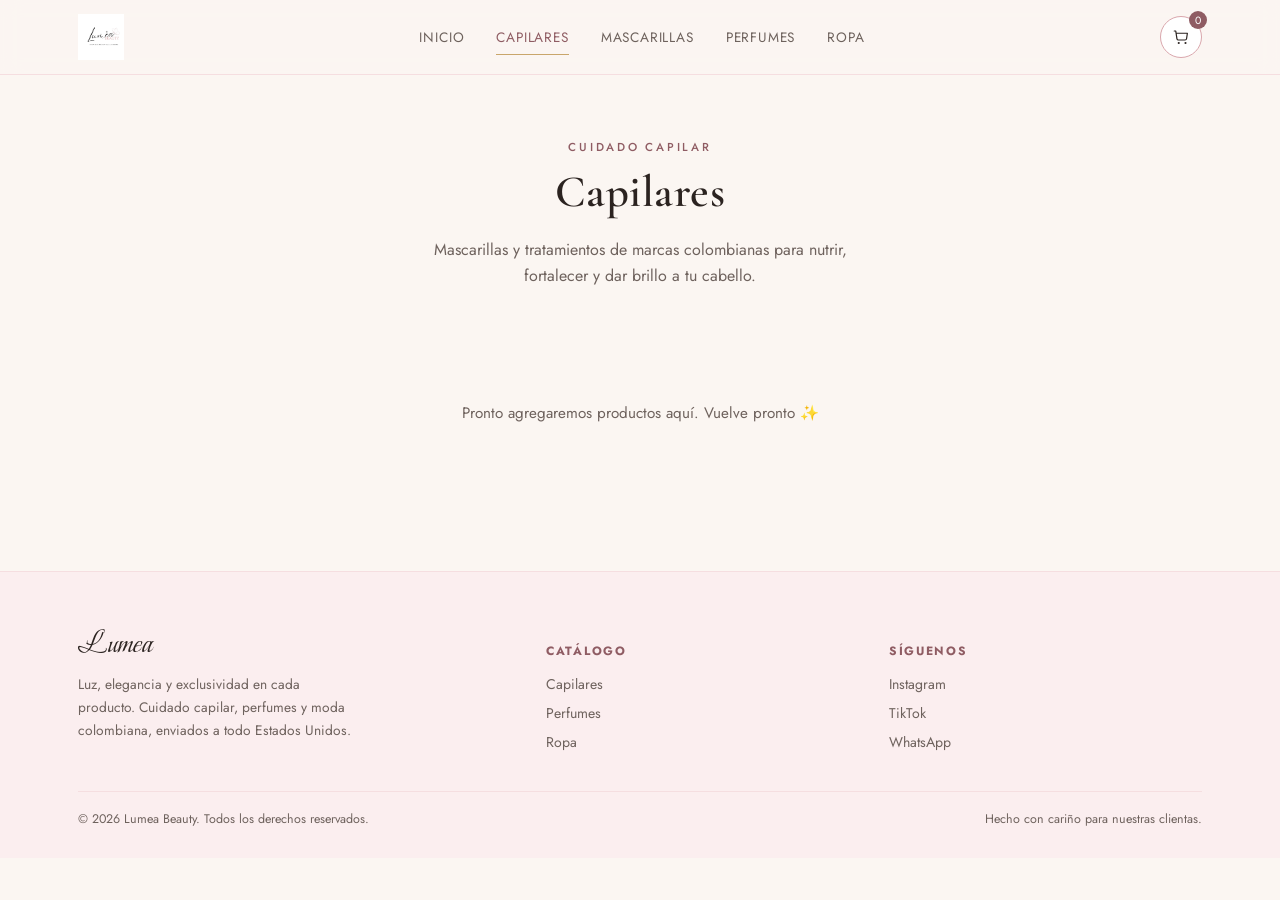
==== commit a2b2b394: "cambios" ====
--- a/capilares.html
+++ b/capilares.html
@@ -20,6 +20,7 @@
         <nav class="main-nav">
           <a href="index.html">Inicio</a>
           <a href="capilares.html" class="active">Capilares</a>
+          <a href="mascarillas.html">Mascarillas</a>
           <a href="perfumes.html">Perfumes</a>
           <a href="ropa.html">Ropa</a>
         </nav>
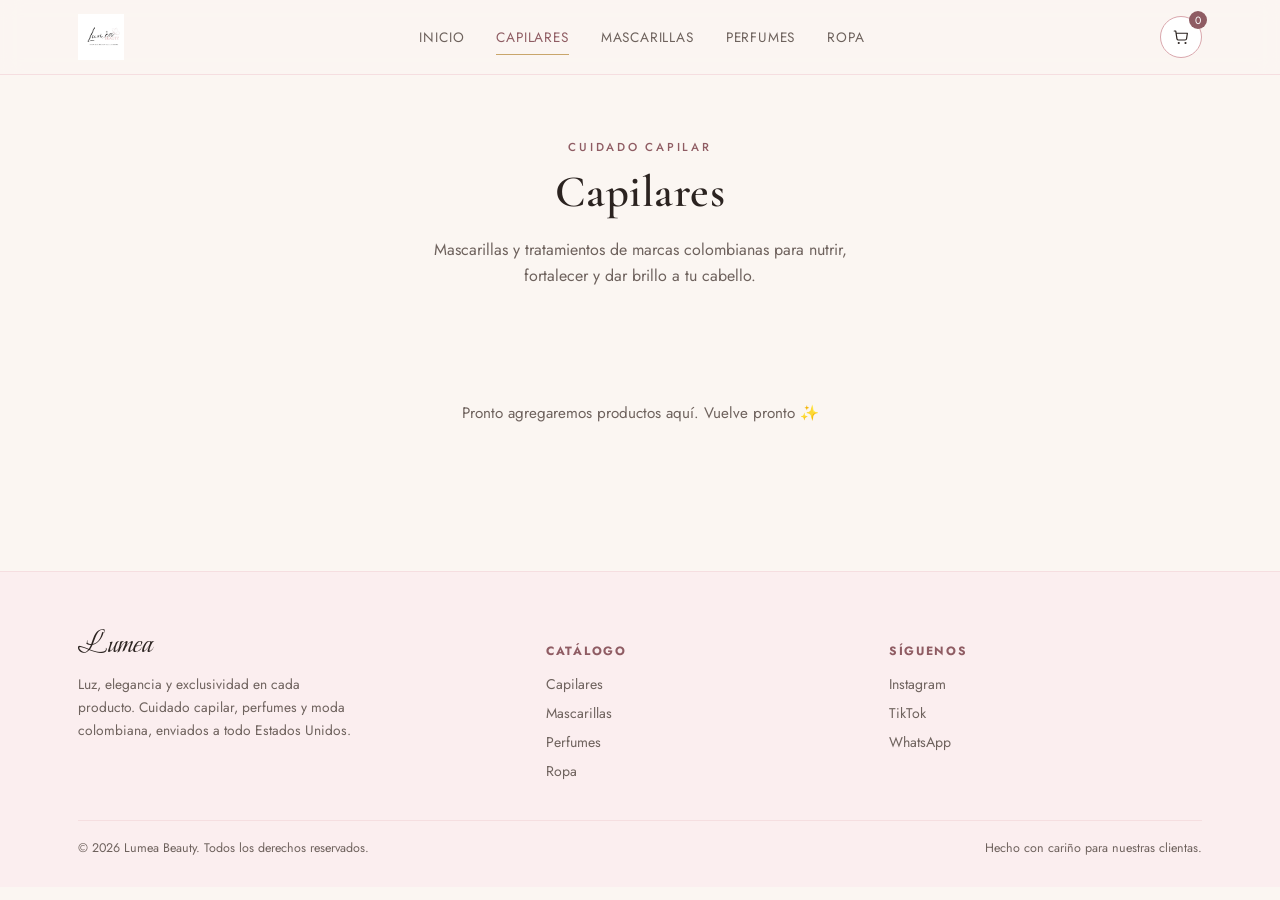
==== commit 0325200d: "cambios" ====
--- a/capilares.html
+++ b/capilares.html
@@ -80,6 +80,7 @@
           <div class="footer-col">
             <h5>Catálogo</h5>
             <a href="capilares.html">Capilares</a>
+            <a href="mascarillas.html">Mascarillas</a>
             <a href="perfumes.html">Perfumes</a>
             <a href="ropa.html">Ropa</a>
           </div>
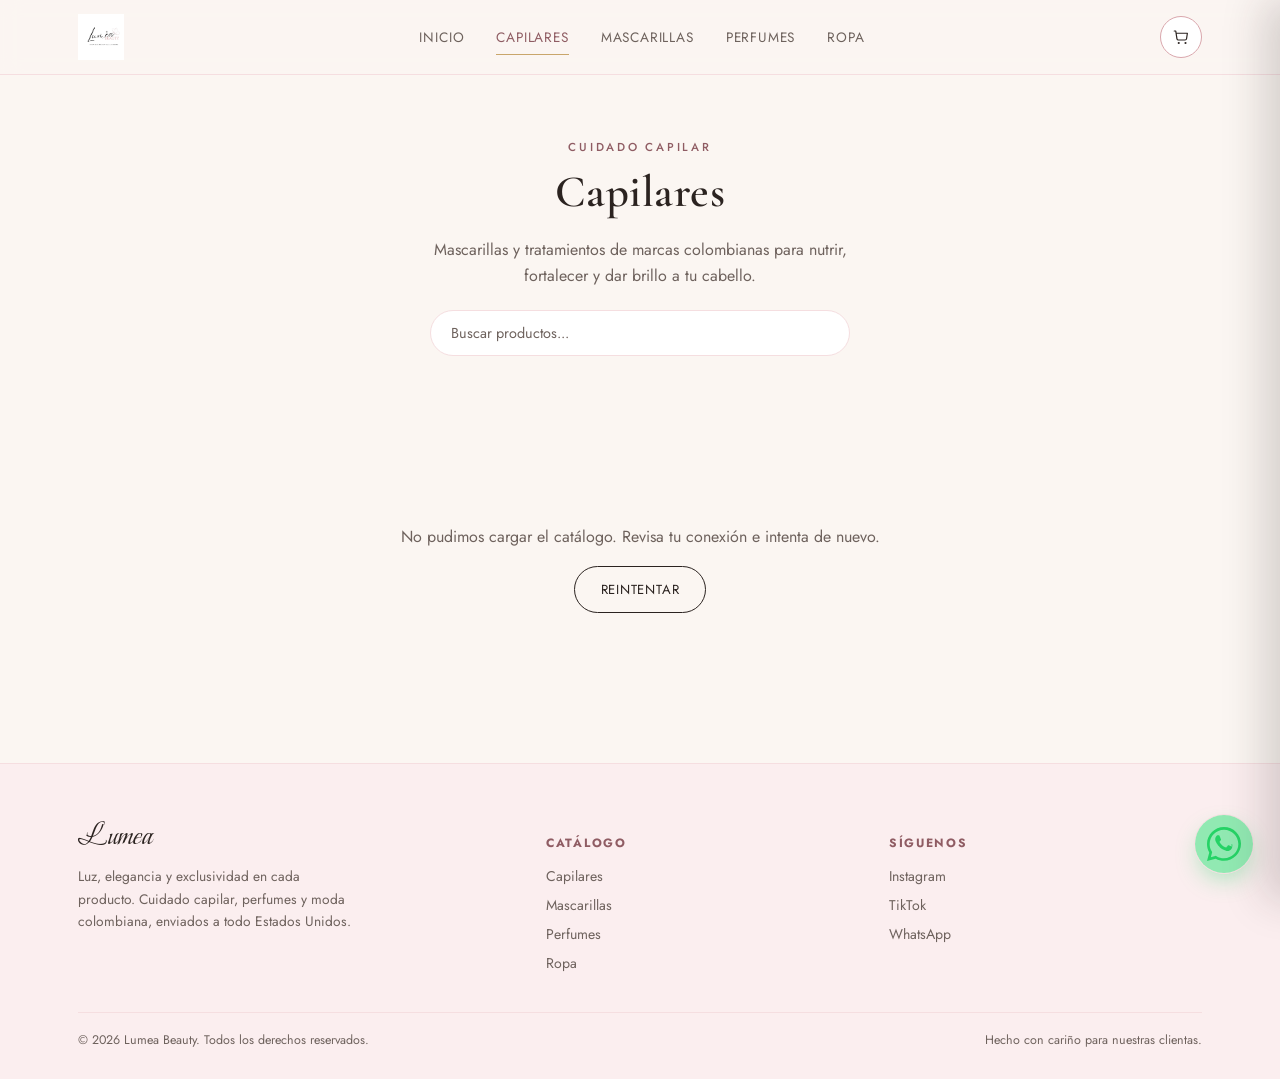
==== commit 995b3028: "cambios" ====
--- a/capilares.html
+++ b/capilares.html
@@ -60,6 +60,17 @@
         </div>
       </section>
 
+      <div class="container">
+        <div class="search-bar">
+          <input
+            type="text"
+            id="searchInput"
+            placeholder="Buscar productos..."
+          />
+        </div>
+        <div class="subcat-filters" id="subcatFilters"></div>
+      </div>
+
       <section class="product-section">
         <div class="container">
           <div class="product-grid" id="productGrid"></div>
@@ -105,4 +116,4 @@
     <script src="products.js"></script>
     <script src="cart.js"></script>
   </body>
-</html>+</html>
--- a/styles.css
+++ b/styles.css
@@ -397,6 +397,84 @@
 .product-section {
   padding: 36px 0 90px;
 }
+
+.subcat-filters {
+  display: flex;
+  gap: 10px;
+  flex-wrap: wrap;
+  justify-content: center;
+  margin-bottom: 32px;
+}
+
+.search-bar {
+  max-width: 420px;
+  margin: 0 auto 24px;
+}
+.search-bar input {
+  width: 100%;
+  border: 1px solid var(--blush);
+  background: var(--white);
+  border-radius: 999px;
+  padding: 12px 20px;
+  font-family: var(--body);
+  font-size: 0.9rem;
+  color: var(--ink);
+}
+.search-bar input:focus {
+  outline: none;
+  border-color: var(--rose);
+}
+.search-bar input::placeholder {
+  color: var(--ink-soft);
+}
+
+.state-msg {
+  grid-column: 1/-1;
+  text-align: center;
+  color: var(--ink-soft);
+  padding: 60px 20px;
+}
+.state-msg p {
+  margin-bottom: 16px;
+}
+.state-spinner {
+  display: inline-block;
+  width: 32px;
+  height: 32px;
+  border: 3px solid var(--blush);
+  border-top-color: var(--mauve-dark);
+  border-radius: 50%;
+  animation: spin 0.8s linear infinite;
+  margin-bottom: 16px;
+}
+@keyframes spin {
+  to {
+    transform: rotate(360deg);
+  }
+}
+
+.filter-btn {
+  border: 1px solid var(--rose);
+  background: var(--white);
+  color: var(--ink-soft);
+  padding: 9px 20px;
+  border-radius: 999px;
+  font-family: var(--body);
+  font-size: 0.78rem;
+  letter-spacing: 0.05em;
+  text-transform: uppercase;
+  cursor: pointer;
+  transition: 0.2s ease;
+}
+.filter-btn:hover {
+  background: var(--blush-soft);
+}
+.filter-btn.active {
+  background: var(--ink);
+  border-color: var(--ink);
+  color: var(--cream);
+}
+
 .product-grid {
   display: grid;
   grid-template-columns: repeat(3, 1fr);
@@ -437,7 +515,8 @@
 .product-media img {
   width: 100%;
   height: 100%;
-  object-fit: cover;
+  object-fit: contain;
+  padding: 18px;
 }
 
 .product-media .initial {
@@ -446,6 +525,37 @@
   color: var(--mauve-dark);
   opacity: 0.55;
 }
+
+.stock-badge {
+  position: absolute;
+  top: 12px;
+  right: 12px;
+  background: var(--ink);
+  color: var(--cream);
+  font-family: var(--body);
+  font-size: 0.68rem;
+  letter-spacing: 0.08em;
+  text-transform: uppercase;
+  padding: 5px 12px;
+  border-radius: 999px;
+}
+.product-card.out-of-stock .product-media {
+  opacity: 0.55;
+}
+.product-card.out-of-stock .product-body {
+  opacity: 0.6;
+}
+.add-btn:disabled {
+  opacity: 0.5;
+  cursor: not-allowed;
+  border-color: var(--ink-soft);
+  color: var(--ink-soft);
+}
+.add-btn:disabled:hover {
+  background: transparent;
+  color: var(--ink-soft);
+}
+
 .product-body {
   padding: 20px 22px 22px;
   display: flex;
@@ -594,6 +704,14 @@
   color: var(--mauve-dark);
   font-size: 1.3rem;
 }
+
+.cart-line .line-media img {
+  width: 100%;
+  height: 100%;
+  object-fit: cover;
+  border-radius: 12px;
+}
+
 .line-info {
   flex: 1;
 }
@@ -603,6 +721,20 @@
   font-size: 1rem;
   font-weight: 600;
 }
+
+.line-size {
+  font-family: var(--body);
+  font-size: 0.72rem;
+  color: var(--mauve-dark);
+  font-weight: 400;
+  background: var(--blush-soft);
+  padding: 2px 8px;
+  border-radius: 999px;
+  margin-left: 6px;
+  vertical-align: middle;
+  display: inline-block;
+}
+
 .line-qty {
   display: flex;
   align-items: center;
@@ -709,24 +841,48 @@
 .fab-wa {
   position: fixed;
   bottom: 26px;
-  left: 26px;
+  right: 26px;
   z-index: 50;
-  width: 56px;
-  height: 56px;
+  width: 60px;
+  height: 60px;
+  border-radius: 50%;
+  background: var(--white);
+  border: 1px solid var(--blush);
+  display: flex;
+  align-items: center;
+  justify-content: center;
+  box-shadow: 0 10px 24px -6px rgba(37, 211, 102, 0.4);
+  transition:
+    transform 0.2s ease,
+    box-shadow 0.2s ease;
+}
+.fab-wa:hover {
+  transform: scale(1.08);
+  box-shadow: 0 14px 30px -6px rgba(37, 211, 102, 0.65);
+}
+.fab-wa::before {
+  content: "";
+  position: absolute;
+  inset: 0;
   border-radius: 50%;
   background: #25d366;
-  color: #fff;
-  display: flex;
-  align-items: center;
-  justify-content: center;
-  box-shadow: 0 10px 24px -6px rgba(37, 211, 102, 0.55);
+  opacity: 0.5;
+  animation: fab-pulse 2.2s ease-out infinite;
+  z-index: -1;
+}
+@keyframes fab-pulse {
+  0% {
+    transform: scale(1);
+    opacity: 0.5;
+  }
+  100% {
+    transform: scale(1.6);
+    opacity: 0;
+  }
 }
 
 /* ---------- responsive ---------- */
 @media (max-width: 900px) {
-  .main-nav {
-    display: none;
-  }
   .cat-grid,
   .product-grid {
     grid-template-columns: repeat(2, 1fr);
